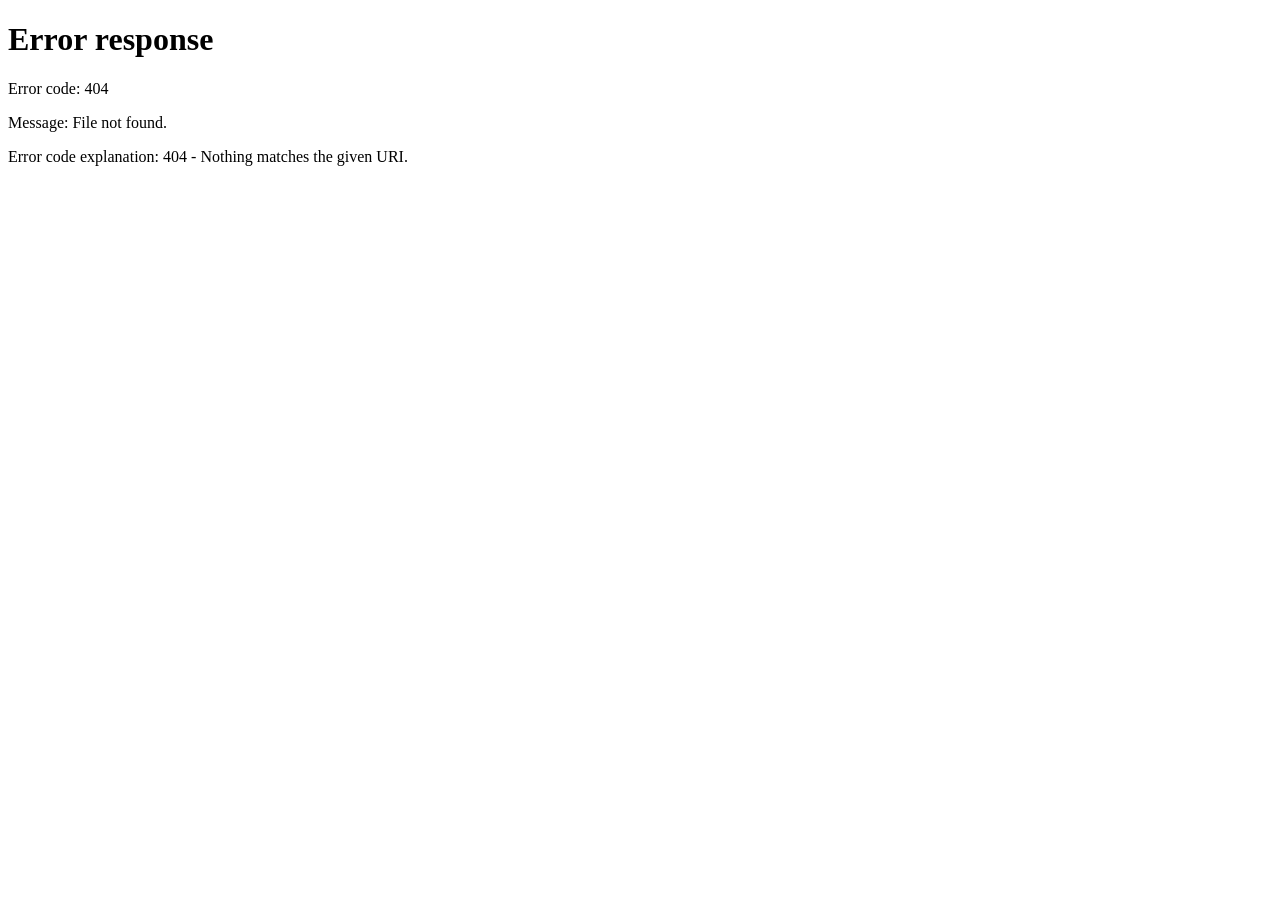
==== index.html @ 69d29a69 "Add files via upload" ====
<!doctype html>
<html lang="da">
<head>
  <meta charset="utf-8">
  <meta name="viewport" content="width=device-width, initial-scale=1">
  <title>Åbner NEXT Fitnessquiz…</title>
  <meta http-equiv="refresh" content="0; url=NEXTFitnessQuiz/wwwroot/index.html">
  <style>
    body { margin: 0; min-height: 100vh; display: grid; place-items: center; background: #071326; color: #fff; font: 18px Arial, sans-serif; }
    a { color: #bfe8e3; }
  </style>
</head>
<body>
  <p>Åbner quizzen… <a href="NEXTFitnessQuiz/wwwroot/index.html">Klik her, hvis siden ikke åbner automatisk.</a></p>
  <script>window.location.replace("NEXTFitnessQuiz/wwwroot/index.html");</script>
</body>
</html>
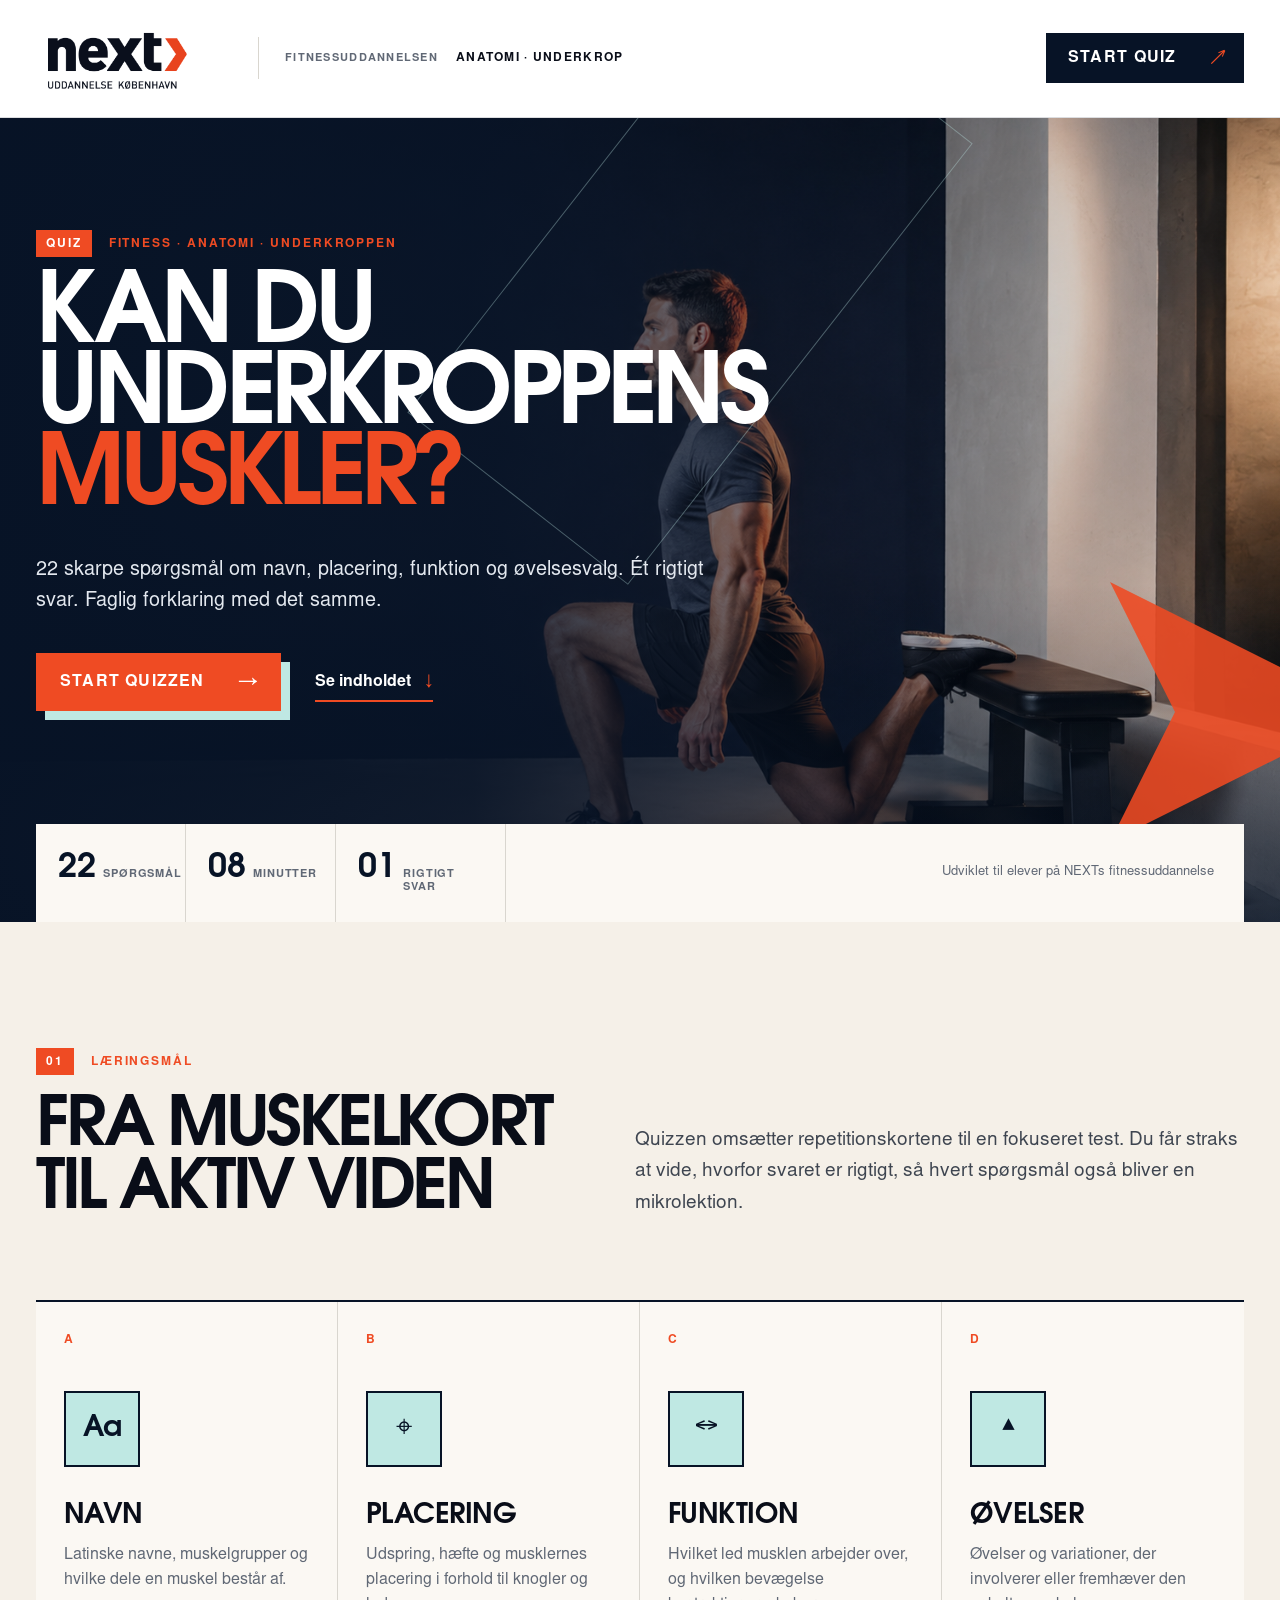
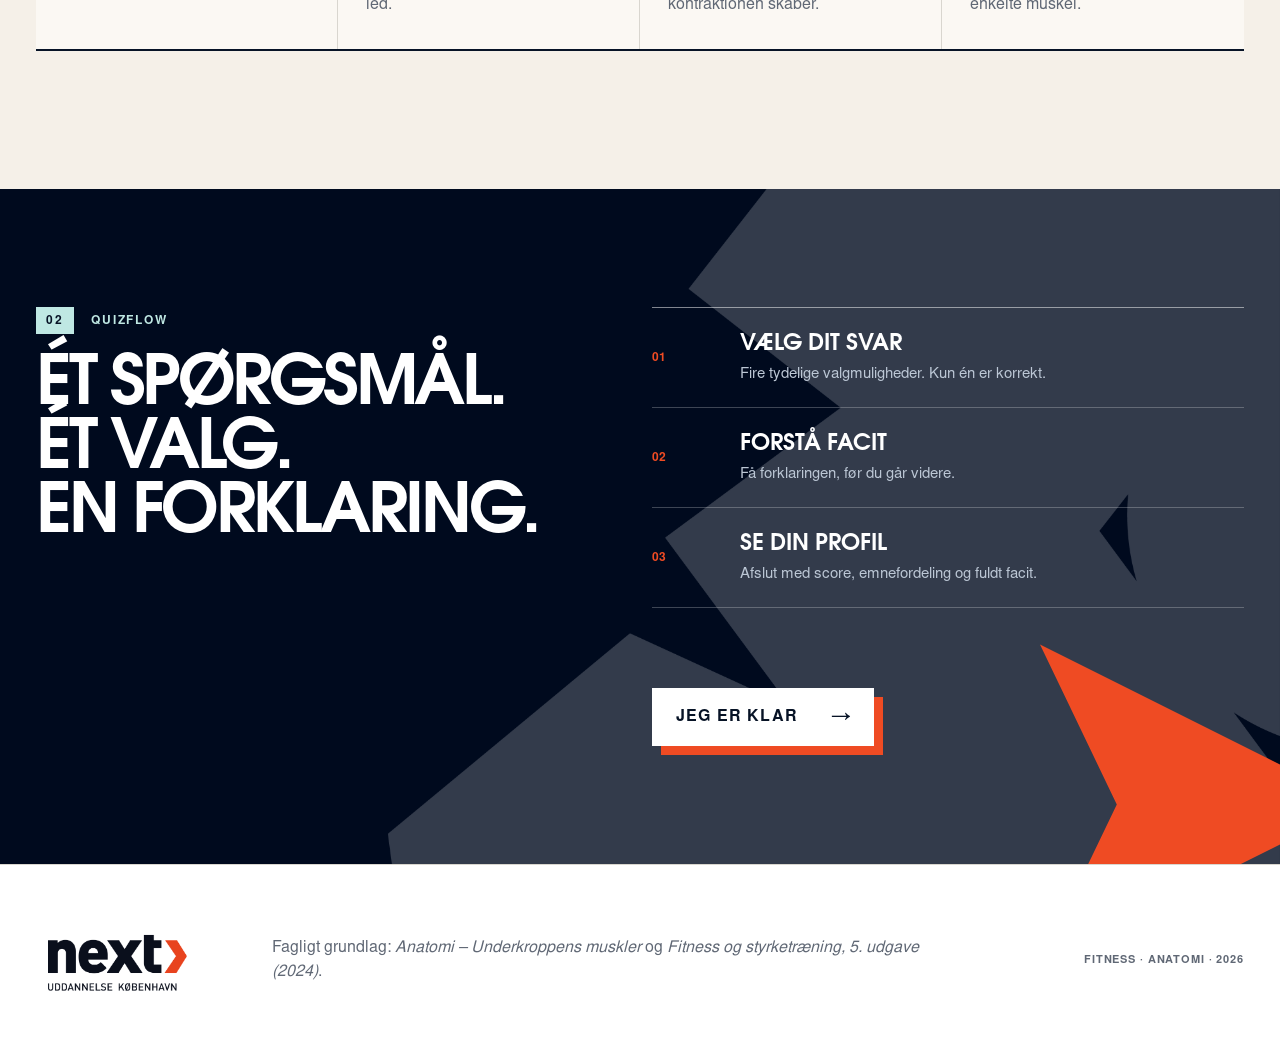
==== commit 2ae280a4: "Add files via upload" ====
--- a/index.html
+++ b/index.html
@@ -3,15 +3,200 @@
 <head>
   <meta charset="utf-8">
   <meta name="viewport" content="width=device-width, initial-scale=1">
-  <title>Åbner NEXT Fitnessquiz…</title>
-  <meta http-equiv="refresh" content="0; url=NEXTFitnessQuiz/wwwroot/index.html">
-  <style>
-    body { margin: 0; min-height: 100vh; display: grid; place-items: center; background: #071326; color: #fff; font: 18px Arial, sans-serif; }
-    a { color: #bfe8e3; }
-  </style>
+  <meta name="description" content="Interaktiv læringsquiz om underkroppens muskler for NEXTs fitnesselever.">
+  <meta name="theme-color" content="#08162c">
+  <title>NEXT Fitnessquiz · Underkroppens muskler</title>
+  <link rel="stylesheet" href="css/site.css">
+  <script src="data/questions.js" defer></script>
+  <script src="js/quiz.js" defer></script>
 </head>
 <body>
-  <p>Åbner quizzen… <a href="NEXTFitnessQuiz/wwwroot/index.html">Klik her, hvis siden ikke åbner automatisk.</a></p>
-  <script>window.location.replace("NEXTFitnessQuiz/wwwroot/index.html");</script>
+  <a class="skip-link" href="#main-content">Gå til indhold</a>
+
+  <header class="masthead">
+    <a class="brand" href="#" data-home aria-label="Gå til quizforsiden">
+      <img src="assets/images/next-logo.png" alt="NEXT Uddannelse København">
+    </a>
+    <div class="masthead-meta" aria-label="Modul">
+      <span>Fitnessuddannelsen</span>
+      <strong>Anatomi · Underkrop</strong>
+    </div>
+    <button class="header-cta" type="button" data-start>
+      Start quiz
+      <span aria-hidden="true">↗</span>
+    </button>
+  </header>
+
+  <main id="main-content">
+    <div id="intro-screen" class="screen">
+      <section class="hero" aria-labelledby="hero-title">
+        <img class="hero-photo" src="assets/images/hero-fitness.png" alt="Atlet udfører en kontrolleret Bulgarian split squat">
+        <div class="hero-overlay" aria-hidden="true"></div>
+        <div class="hero-shape hero-shape-one" aria-hidden="true"></div>
+        <div class="hero-shape hero-shape-two" aria-hidden="true"></div>
+
+        <div class="hero-content page-width">
+          <p class="overline"><span>Quiz</span> Fitness · Anatomi · Underkroppen</p>
+          <h1 id="hero-title">Kan du<br>underkroppens<br><em>muskler?</em></h1>
+          <p class="hero-lead">22 skarpe spørgsmål om navn, placering, funktion og øvelsesvalg. Ét rigtigt svar. Faglig forklaring med det samme.</p>
+          <div class="hero-actions">
+            <button class="button button-primary" type="button" data-start>
+              Start quizzen
+              <span aria-hidden="true">→</span>
+            </button>
+            <a class="text-link" href="#quiz-overview">Se indholdet <span aria-hidden="true">↓</span></a>
+          </div>
+        </div>
+
+        <div class="hero-stats page-width" aria-label="Information om quizzen">
+          <div><strong>22</strong><span>spørgsmål</span></div>
+          <div><strong>08</strong><span>minutter</span></div>
+          <div><strong>01</strong><span>rigtigt svar</span></div>
+          <p>Udviklet til elever på NEXTs fitnessuddannelse</p>
+        </div>
+      </section>
+
+      <section id="quiz-overview" class="overview page-width" aria-labelledby="overview-title">
+        <div class="section-intro">
+          <p class="overline"><span>01</span> Læringsmål</p>
+          <h2 id="overview-title">Fra muskelkort<br>til aktiv viden</h2>
+          <p>Quizzen omsætter repetitionskortene til en fokuseret test. Du får straks at vide, hvorfor svaret er rigtigt, så hvert spørgsmål også bliver en mikrolektion.</p>
+        </div>
+
+        <div class="topic-grid">
+          <article>
+            <span class="topic-index">A</span>
+            <div class="topic-icon" aria-hidden="true">Aa</div>
+            <h3>Navn</h3>
+            <p>Latinske navne, muskelgrupper og hvilke dele en muskel består af.</p>
+          </article>
+          <article>
+            <span class="topic-index">B</span>
+            <div class="topic-icon" aria-hidden="true">⌖</div>
+            <h3>Placering</h3>
+            <p>Udspring, hæfte og musklernes placering i forhold til knogler og led.</p>
+          </article>
+          <article>
+            <span class="topic-index">C</span>
+            <div class="topic-icon" aria-hidden="true">↔</div>
+            <h3>Funktion</h3>
+            <p>Hvilket led musklen arbejder over, og hvilken bevægelse kontraktionen skaber.</p>
+          </article>
+          <article>
+            <span class="topic-index">D</span>
+            <div class="topic-icon" aria-hidden="true">▲</div>
+            <h3>Øvelser</h3>
+            <p>Øvelser og variationer, der involverer eller fremhæver den enkelte muskel.</p>
+          </article>
+        </div>
+      </section>
+
+      <section class="process">
+        <div class="page-width process-grid">
+          <div class="process-copy">
+            <p class="overline overline-light"><span>02</span> Quizflow</p>
+            <h2>Ét spørgsmål.<br>Ét valg.<br>En forklaring.</h2>
+          </div>
+          <ol class="process-list">
+            <li><b>01</b><span><strong>Vælg dit svar</strong><small>Fire tydelige valgmuligheder. Kun én er korrekt.</small></span></li>
+            <li><b>02</b><span><strong>Forstå facit</strong><small>Få forklaringen, før du går videre.</small></span></li>
+            <li><b>03</b><span><strong>Se din profil</strong><small>Afslut med score, emnefordeling og fuldt facit.</small></span></li>
+          </ol>
+          <button class="button button-light" type="button" data-start>Jeg er klar <span aria-hidden="true">→</span></button>
+        </div>
+      </section>
+    </div>
+
+    <section id="quiz-screen" class="screen quiz-shell" hidden aria-labelledby="question-title">
+      <div class="quiz-topbar">
+        <div class="page-width quiz-topbar-inner">
+          <div>
+            <span id="question-counter">Spørgsmål 01 / 22</span>
+            <strong id="question-category">Navn</strong>
+          </div>
+          <div class="progress-track" role="progressbar" aria-label="Quizfremdrift" aria-valuemin="0" aria-valuemax="22" aria-valuenow="1">
+            <span id="progress-bar"></span>
+          </div>
+          <button class="quiet-button" type="button" data-home>Afslut</button>
+        </div>
+      </div>
+
+      <div class="page-width quiz-layout">
+        <aside class="quiz-rail" aria-label="Quizindhold">
+          <p class="rail-kicker">Du testes i</p>
+          <ul id="category-list"></ul>
+          <div class="rail-note">
+            <span aria-hidden="true">i</span>
+            <p>Vælg ét svar. Facit kan ikke ændres, når du har svaret.</p>
+          </div>
+        </aside>
+
+        <article class="question-panel">
+          <p id="muscle-name" class="overline"><span id="question-number">01</span> M. iliopsoas</p>
+          <h1 id="question-title" tabindex="-1"></h1>
+          <div id="answer-list" class="answer-list" role="radiogroup" aria-label="Svarmuligheder"></div>
+          <div id="question-action" class="question-action">
+            <p id="selection-hint">Vælg en svarmulighed for at fortsætte.</p>
+            <button id="submit-answer" class="button button-primary" type="button" disabled>Bekræft svar <span aria-hidden="true">→</span></button>
+          </div>
+
+          <div id="feedback-panel" class="feedback-panel" hidden aria-live="polite">
+            <div id="feedback-symbol" class="feedback-symbol" aria-hidden="true"></div>
+            <div class="feedback-copy">
+              <p id="feedback-kicker"></p>
+              <h2 id="feedback-title"></h2>
+              <p id="feedback-explanation"></p>
+            </div>
+            <button id="next-question" class="button button-dark" type="button">Næste spørgsmål <span aria-hidden="true">→</span></button>
+          </div>
+        </article>
+      </div>
+    </section>
+
+    <section id="result-screen" class="screen result-shell" hidden aria-labelledby="result-title">
+      <div class="result-hero">
+        <div class="page-width result-hero-grid">
+          <div>
+            <p class="overline overline-light"><span>Resultat</span> Din evaluering</p>
+            <h1 id="result-title"></h1>
+            <p id="result-summary"></p>
+            <button class="button button-light" type="button" data-start>Tag quizzen igen <span aria-hidden="true">↻</span></button>
+          </div>
+          <div class="score-card" aria-label="Samlet score">
+            <span>Din score</span>
+            <strong id="result-score">0</strong>
+            <b>af 22</b>
+            <small id="result-percentage">0% rigtige</small>
+          </div>
+        </div>
+      </div>
+
+      <div class="page-width result-content">
+        <section aria-labelledby="profile-title">
+          <div class="result-heading">
+            <p class="overline"><span>01</span> Faglig profil</p>
+            <h2 id="profile-title">Sådan klarede du emnerne</h2>
+          </div>
+          <div id="category-breakdown" class="category-breakdown"></div>
+        </section>
+
+        <section class="review-section" aria-labelledby="review-title">
+          <div class="result-heading">
+            <p class="overline"><span>02</span> Facit</p>
+            <h2 id="review-title">Gennemgå alle spørgsmål</h2>
+          </div>
+          <div id="answer-review" class="answer-review"></div>
+        </section>
+      </div>
+    </section>
+  </main>
+
+  <footer class="site-footer">
+    <div class="page-width footer-grid">
+      <img src="assets/images/next-logo.png" alt="NEXT Uddannelse København">
+      <p>Fagligt grundlag: <em>Anatomi – Underkroppens muskler</em> og <em>Fitness og styrketræning, 5. udgave (2024)</em>.</p>
+      <span>Fitness · Anatomi · 2026</span>
+    </div>
+  </footer>
 </body>
 </html>
--- a/css/site.css
+++ b/css/site.css
@@ -0,0 +1,1592 @@
+@font-face {
+  font-family: "Next Display";
+  src: url("../assets/fonts/URWGothic-Demi.otf") format("opentype");
+  font-display: swap;
+  font-weight: 700;
+}
+
+@font-face {
+  font-family: "Next Sans";
+  src: url("../assets/fonts/NimbusSans-Regular.otf") format("opentype");
+  font-display: swap;
+  font-weight: 400;
+}
+
+@font-face {
+  font-family: "Next Sans";
+  src: url("../assets/fonts/NimbusSans-Bold.otf") format("opentype");
+  font-display: swap;
+  font-weight: 700;
+}
+
+:root {
+  --navy-950: #071326;
+  --navy-900: #0b1b35;
+  --navy-800: #142b4e;
+  --orange-500: #ef4b23;
+  --orange-600: #d93d16;
+  --cream-100: #f5f0e8;
+  --cream-50: #fbf8f3;
+  --white: #ffffff;
+  --mint-300: #bfe8e3;
+  --ink: #090d18;
+  --muted: #606875;
+  --line: #d9d6cf;
+  --success: #087a5b;
+  --success-bg: #e4f4ed;
+  --danger: #b72d32;
+  --danger-bg: #f8e7e7;
+  --page: 1280px;
+  --shadow-lg: 0 28px 80px rgb(7 19 38 / 15%);
+}
+
+*,
+*::before,
+*::after {
+  box-sizing: border-box;
+}
+
+[hidden] {
+  display: none !important;
+}
+
+html {
+  scroll-behavior: smooth;
+}
+
+body {
+  min-width: 320px;
+  margin: 0;
+  overflow-x: hidden;
+  background: var(--cream-100);
+  color: var(--ink);
+  font-family: "Next Sans", Arial, sans-serif;
+  -webkit-font-smoothing: antialiased;
+}
+
+button,
+input,
+textarea,
+select {
+  font: inherit;
+}
+
+button,
+a {
+  -webkit-tap-highlight-color: transparent;
+}
+
+button:focus-visible,
+a:focus-visible,
+summary:focus-visible,
+h1:focus-visible {
+  outline: 4px solid #4d9cf5;
+  outline-offset: 4px;
+}
+
+.skip-link {
+  position: fixed;
+  z-index: 1000;
+  top: 12px;
+  left: 12px;
+  padding: 12px 16px;
+  transform: translateY(-150%);
+  background: var(--white);
+  color: var(--navy-950);
+  font-weight: 700;
+}
+
+.skip-link:focus {
+  transform: translateY(0);
+}
+
+.page-width {
+  width: min(var(--page), calc(100% - 72px));
+  margin-inline: auto;
+}
+
+.screen[hidden] {
+  display: none !important;
+}
+
+.masthead {
+  position: relative;
+  z-index: 20;
+  min-height: 96px;
+  display: grid;
+  grid-template-columns: 190px 1fr auto;
+  align-items: center;
+  gap: 32px;
+  padding: 14px max(36px, calc((100vw - var(--page)) / 2));
+  background: var(--white);
+  border-bottom: 1px solid rgb(7 19 38 / 14%);
+}
+
+.brand {
+  display: inline-flex;
+  width: fit-content;
+}
+
+.brand img {
+  width: 158px;
+  height: auto;
+  display: block;
+}
+
+.masthead-meta {
+  min-height: 42px;
+  display: flex;
+  align-items: center;
+  gap: 18px;
+  border-left: 1px solid var(--line);
+  padding-left: 26px;
+  text-transform: uppercase;
+  letter-spacing: .08em;
+}
+
+.masthead-meta span {
+  color: var(--muted);
+  font-size: 11px;
+  font-weight: 700;
+}
+
+.masthead-meta strong {
+  font-size: 12px;
+}
+
+.header-cta,
+.quiet-button {
+  border: 0;
+  cursor: pointer;
+  text-transform: uppercase;
+  font-weight: 700;
+  letter-spacing: .08em;
+}
+
+.header-cta {
+  min-height: 50px;
+  display: inline-flex;
+  align-items: center;
+  gap: 34px;
+  padding: 0 18px 0 22px;
+  background: var(--navy-950);
+  color: var(--white);
+}
+
+.header-cta span {
+  color: var(--orange-500);
+  font-size: 20px;
+}
+
+.hero {
+  position: relative;
+  min-height: 760px;
+  height: calc(100vh - 96px);
+  max-height: 980px;
+  overflow: hidden;
+  display: grid;
+  align-items: center;
+  background: var(--navy-950);
+  color: var(--white);
+}
+
+.hero-photo,
+.hero-overlay {
+  position: absolute;
+  inset: 0;
+  width: 100%;
+  height: 100%;
+}
+
+.hero-photo {
+  object-fit: cover;
+  object-position: center;
+}
+
+.hero-overlay {
+  background:
+    linear-gradient(90deg, rgb(7 19 38 / 98%) 0%, rgb(7 19 38 / 88%) 37%, rgb(7 19 38 / 30%) 67%, rgb(7 19 38 / 6%) 100%),
+    linear-gradient(0deg, rgb(7 19 38 / 75%) 0%, transparent 42%);
+}
+
+.hero-shape {
+  position: absolute;
+  pointer-events: none;
+}
+
+.hero-shape-one {
+  top: -120px;
+  left: 43%;
+  width: 280px;
+  height: 560px;
+  transform: rotate(38deg);
+  border: 1px solid rgb(191 232 227 / 34%);
+}
+
+.hero-shape-two {
+  right: -90px;
+  bottom: 80px;
+  width: 260px;
+  height: 260px;
+  background: var(--orange-500);
+  clip-path: polygon(0 0, 100% 50%, 0 100%, 25% 50%);
+  opacity: .88;
+}
+
+.hero-content {
+  position: relative;
+  z-index: 2;
+  padding-bottom: 98px;
+}
+
+.overline {
+  margin: 0 0 22px;
+  color: var(--orange-500);
+  font-size: 12px;
+  font-weight: 700;
+  letter-spacing: .16em;
+  text-transform: uppercase;
+}
+
+.overline span {
+  display: inline-block;
+  margin-right: 12px;
+  padding: 7px 10px 6px;
+  background: var(--orange-500);
+  color: var(--white);
+}
+
+.overline-light {
+  color: var(--mint-300);
+}
+
+.overline-light span {
+  background: var(--mint-300);
+  color: var(--navy-950);
+}
+
+.hero h1,
+.process h2,
+.result-hero h1 {
+  margin: 0;
+  font-family: "Next Display", "Arial Black", sans-serif;
+  font-weight: 700;
+  text-transform: uppercase;
+}
+
+.hero h1 {
+  max-width: 900px;
+  font-size: clamp(64px, 7.7vw, 124px);
+  line-height: .82;
+  letter-spacing: -.055em;
+}
+
+.hero h1 em {
+  color: var(--orange-500);
+  font-style: normal;
+}
+
+.hero-lead {
+  max-width: 670px;
+  margin: 34px 0 0;
+  color: #e4e9f0;
+  font-size: clamp(18px, 1.55vw, 23px);
+  line-height: 1.55;
+}
+
+.hero-actions {
+  margin-top: 36px;
+  display: flex;
+  align-items: center;
+  gap: 34px;
+}
+
+.button {
+  min-height: 58px;
+  min-width: 220px;
+  border: 0;
+  display: inline-flex;
+  align-items: center;
+  justify-content: space-between;
+  gap: 32px;
+  padding: 16px 21px 15px 24px;
+  cursor: pointer;
+  color: var(--white);
+  font-weight: 700;
+  letter-spacing: .075em;
+  text-transform: uppercase;
+  transition: transform .18s ease, background .18s ease, box-shadow .18s ease;
+}
+
+.button span {
+  font-size: 22px;
+  line-height: 1;
+}
+
+.button:hover:not(:disabled) {
+  transform: translate(4px, 4px);
+}
+
+.button-primary {
+  background: var(--orange-500);
+  box-shadow: 9px 9px 0 var(--mint-300);
+}
+
+.button-primary:hover:not(:disabled) {
+  background: var(--orange-600);
+  box-shadow: 5px 5px 0 var(--mint-300);
+}
+
+.button-dark {
+  background: var(--navy-950);
+}
+
+.button-dark:hover:not(:disabled) {
+  background: var(--navy-800);
+}
+
+.button-light {
+  background: var(--white);
+  color: var(--navy-950);
+  box-shadow: 9px 9px 0 var(--orange-500);
+}
+
+.button-light:hover:not(:disabled) {
+  box-shadow: 5px 5px 0 var(--orange-500);
+}
+
+.button:disabled {
+  cursor: not-allowed;
+  opacity: .48;
+  box-shadow: none;
+}
+
+.text-link {
+  padding: 10px 0 8px;
+  color: var(--white);
+  border-bottom: 2px solid var(--orange-500);
+  font-weight: 700;
+  text-decoration: none;
+}
+
+.text-link span {
+  margin-left: 10px;
+  color: var(--orange-500);
+}
+
+.hero-stats {
+  position: absolute;
+  z-index: 3;
+  right: 0;
+  bottom: 0;
+  left: 0;
+  min-height: 98px;
+  display: grid;
+  grid-template-columns: 150px 150px 170px 1fr;
+  align-items: stretch;
+  background: var(--cream-50);
+  color: var(--navy-950);
+}
+
+.hero-stats > div {
+  display: flex;
+  align-items: baseline;
+  gap: 7px;
+  padding: 25px 22px;
+  border-right: 1px solid var(--line);
+}
+
+.hero-stats strong {
+  font-family: "Next Display", sans-serif;
+  font-size: 34px;
+}
+
+.hero-stats span {
+  color: var(--muted);
+  font-size: 11px;
+  font-weight: 700;
+  letter-spacing: .08em;
+  text-transform: uppercase;
+}
+
+.hero-stats p {
+  margin: 0;
+  align-self: center;
+  justify-self: end;
+  padding: 25px 30px;
+  color: var(--muted);
+  font-size: 13px;
+}
+
+.overview {
+  padding-block: 126px 138px;
+}
+
+.section-intro {
+  display: grid;
+  grid-template-columns: minmax(360px, .92fr) 1.08fr;
+  column-gap: 80px;
+  align-items: end;
+}
+
+.section-intro .overline {
+  grid-column: 1 / -1;
+}
+
+.section-intro h2,
+.result-heading h2 {
+  margin: 0;
+  font-family: "Next Display", sans-serif;
+  font-size: clamp(46px, 5.4vw, 82px);
+  line-height: .92;
+  letter-spacing: -.05em;
+  text-transform: uppercase;
+}
+
+.section-intro > p:last-child {
+  max-width: 610px;
+  margin: 0;
+  padding-bottom: 5px;
+  color: #3e4550;
+  font-size: 19px;
+  line-height: 1.65;
+}
+
+.topic-grid {
+  margin-top: 76px;
+  display: grid;
+  grid-template-columns: repeat(4, 1fr);
+  border-top: 2px solid var(--navy-950);
+  border-bottom: 2px solid var(--navy-950);
+}
+
+.topic-grid article {
+  position: relative;
+  min-height: 330px;
+  padding: 28px 28px 32px;
+  border-right: 1px solid var(--line);
+  background: var(--cream-50);
+  transition: background .2s ease, color .2s ease, transform .2s ease;
+}
+
+.topic-grid article:last-child {
+  border-right: 0;
+}
+
+.topic-grid article:hover {
+  z-index: 2;
+  transform: translateY(-8px);
+  background: var(--navy-950);
+  color: var(--white);
+}
+
+.topic-index {
+  color: var(--orange-500);
+  font-size: 12px;
+  font-weight: 700;
+}
+
+.topic-icon {
+  width: 76px;
+  height: 76px;
+  margin-top: 42px;
+  display: grid;
+  place-items: center;
+  border: 2px solid var(--navy-950);
+  background: var(--mint-300);
+  color: var(--navy-950);
+  font-family: "Next Display", sans-serif;
+  font-size: 29px;
+}
+
+.topic-grid h3 {
+  margin: 32px 0 10px;
+  font-family: "Next Display", sans-serif;
+  font-size: 28px;
+  letter-spacing: -.02em;
+  text-transform: uppercase;
+}
+
+.topic-grid p {
+  margin: 0;
+  color: var(--muted);
+  line-height: 1.55;
+}
+
+.topic-grid article:hover p {
+  color: #d9e0e9;
+}
+
+.process {
+  position: relative;
+  overflow: hidden;
+  padding-block: 118px;
+  background: var(--navy-950) url("../assets/images/next-pattern-dark.png") center / cover;
+  color: var(--white);
+}
+
+.process::after {
+  content: "";
+  position: absolute;
+  right: -80px;
+  bottom: -100px;
+  width: 320px;
+  height: 320px;
+  background: var(--orange-500);
+  clip-path: polygon(0 0, 100% 50%, 0 100%, 24% 50%);
+}
+
+.process-grid {
+  position: relative;
+  z-index: 1;
+  display: grid;
+  grid-template-columns: .95fr 1.05fr;
+  gap: 80px;
+}
+
+.process h2 {
+  font-size: clamp(50px, 5.4vw, 82px);
+  line-height: .92;
+  letter-spacing: -.05em;
+}
+
+.process-list {
+  margin: 0;
+  padding: 0;
+  list-style: none;
+  border-top: 1px solid rgb(255 255 255 / 50%);
+}
+
+.process-list li {
+  min-height: 100px;
+  display: grid;
+  grid-template-columns: 70px 1fr;
+  align-items: center;
+  gap: 18px;
+  border-bottom: 1px solid rgb(255 255 255 / 24%);
+}
+
+.process-list li > b {
+  color: var(--orange-500);
+  font-size: 12px;
+}
+
+.process-list li span {
+  display: grid;
+  gap: 7px;
+}
+
+.process-list strong {
+  font-family: "Next Display", sans-serif;
+  font-size: 23px;
+  text-transform: uppercase;
+}
+
+.process-list small {
+  color: #bcc7d5;
+  font-size: 15px;
+}
+
+.process .button {
+  grid-column: 2;
+  justify-self: start;
+}
+
+.quiz-shell {
+  min-height: calc(100vh - 96px);
+  padding-bottom: 100px;
+  background:
+    linear-gradient(120deg, transparent 0 75%, rgb(7 19 38 / 5%) 75% 100%),
+    var(--cream-100);
+}
+
+.quiz-topbar {
+  background: var(--navy-950);
+  color: var(--white);
+}
+
+.quiz-topbar-inner {
+  min-height: 78px;
+  display: grid;
+  grid-template-columns: 230px 1fr auto;
+  align-items: center;
+  gap: 30px;
+}
+
+.quiz-topbar-inner > div:first-child {
+  display: flex;
+  align-items: center;
+  gap: 18px;
+}
+
+#question-counter,
+#question-category {
+  font-size: 11px;
+  letter-spacing: .1em;
+  text-transform: uppercase;
+}
+
+#question-category {
+  padding-left: 18px;
+  border-left: 1px solid rgb(255 255 255 / 34%);
+  color: var(--mint-300);
+}
+
+.progress-track {
+  height: 7px;
+  overflow: hidden;
+  background: rgb(255 255 255 / 16%);
+}
+
+.progress-track span {
+  display: block;
+  width: 0;
+  height: 100%;
+  background: var(--orange-500);
+  transition: width .28s ease;
+}
+
+.quiet-button {
+  padding: 12px 0 10px;
+  background: transparent;
+  color: var(--white);
+  border-bottom: 2px solid var(--orange-500);
+  font-size: 11px;
+}
+
+.quiz-layout {
+  display: grid;
+  grid-template-columns: 220px minmax(0, 1fr);
+  gap: 54px;
+  padding-top: 68px;
+}
+
+.quiz-rail {
+  padding-top: 8px;
+}
+
+.rail-kicker {
+  margin: 0 0 22px;
+  color: var(--muted);
+  font-size: 11px;
+  font-weight: 700;
+  letter-spacing: .12em;
+  text-transform: uppercase;
+}
+
+.quiz-rail ul {
+  margin: 0;
+  padding: 0;
+  list-style: none;
+  border-top: 2px solid var(--navy-950);
+}
+
+.quiz-rail li {
+  min-height: 52px;
+  display: flex;
+  align-items: center;
+  justify-content: space-between;
+  gap: 10px;
+  border-bottom: 1px solid var(--line);
+  color: var(--muted);
+  font-size: 13px;
+  font-weight: 700;
+  text-transform: uppercase;
+}
+
+.quiz-rail li.active {
+  color: var(--navy-950);
+}
+
+.quiz-rail li.active::before {
+  content: "";
+  width: 10px;
+  height: 10px;
+  margin-right: 2px;
+  background: var(--orange-500);
+}
+
+.quiz-rail li span {
+  margin-left: auto;
+  color: var(--orange-500);
+}
+
+.rail-note {
+  margin-top: 38px;
+  display: grid;
+  grid-template-columns: 28px 1fr;
+  gap: 11px;
+  align-items: start;
+}
+
+.rail-note > span {
+  width: 26px;
+  height: 26px;
+  display: grid;
+  place-items: center;
+  border-radius: 50%;
+  background: var(--navy-950);
+  color: var(--white);
+  font-family: serif;
+  font-weight: 700;
+}
+
+.rail-note p {
+  margin: 2px 0 0;
+  color: var(--muted);
+  font-size: 13px;
+  line-height: 1.5;
+}
+
+.question-panel {
+  min-height: 640px;
+  padding: clamp(42px, 5.2vw, 72px);
+  background: var(--white);
+  border-top: 10px solid var(--navy-950);
+  box-shadow: var(--shadow-lg);
+}
+
+.question-panel > h1 {
+  max-width: 910px;
+  margin: 0 0 42px;
+  font-family: "Next Display", sans-serif;
+  font-size: clamp(38px, 4vw, 62px);
+  line-height: 1.02;
+  letter-spacing: -.045em;
+}
+
+.answer-list {
+  display: grid;
+  gap: 13px;
+}
+
+.answer-option {
+  width: 100%;
+  min-height: 72px;
+  display: grid;
+  grid-template-columns: 50px minmax(0, 1fr) 38px;
+  align-items: center;
+  gap: 17px;
+  padding: 10px 16px 10px 10px;
+  border: 2px solid #d6d8dc;
+  background: var(--white);
+  color: var(--ink);
+  cursor: pointer;
+  text-align: left;
+  font-size: 17px;
+  line-height: 1.35;
+  transition: border-color .15s ease, background .15s ease, transform .15s ease;
+}
+
+.answer-option:hover:not(:disabled) {
+  transform: translateX(5px);
+  border-color: var(--navy-950);
+}
+
+.answer-option:disabled {
+  cursor: default;
+  opacity: 1;
+}
+
+.answer-letter {
+  width: 48px;
+  height: 48px;
+  display: grid;
+  place-items: center;
+  background: var(--cream-100);
+  font-family: "Next Display", sans-serif;
+  font-size: 16px;
+}
+
+.answer-state {
+  text-align: center;
+  font-size: 27px;
+  font-weight: 700;
+}
+
+.answer-option.selected {
+  border-color: var(--navy-950);
+  background: #edf2f8;
+}
+
+.answer-option.selected .answer-letter {
+  background: var(--navy-950);
+  color: var(--white);
+}
+
+.answer-option.correct {
+  border-color: var(--success);
+  background: var(--success-bg);
+}
+
+.answer-option.correct .answer-letter {
+  background: var(--success);
+  color: var(--white);
+}
+
+.answer-option.wrong {
+  border-color: var(--danger);
+  background: var(--danger-bg);
+}
+
+.answer-option.wrong .answer-letter {
+  background: var(--danger);
+  color: var(--white);
+}
+
+.question-action {
+  margin-top: 30px;
+  display: flex;
+  align-items: center;
+  justify-content: space-between;
+  gap: 24px;
+}
+
+.question-action p {
+  margin: 0;
+  color: var(--muted);
+  font-size: 13px;
+}
+
+.feedback-panel {
+  margin-top: 30px;
+  padding: 24px;
+  display: grid;
+  grid-template-columns: 58px 1fr auto;
+  align-items: center;
+  gap: 20px;
+  border-left: 8px solid;
+}
+
+.feedback-panel.is-correct {
+  border-color: var(--success);
+  background: var(--success-bg);
+}
+
+.feedback-panel.is-wrong {
+  border-color: var(--danger);
+  background: var(--danger-bg);
+}
+
+.feedback-symbol {
+  width: 54px;
+  height: 54px;
+  display: grid;
+  place-items: center;
+  border-radius: 50%;
+  color: var(--white);
+  font-size: 28px;
+  font-weight: 700;
+}
+
+.is-correct .feedback-symbol {
+  background: var(--success);
+}
+
+.is-wrong .feedback-symbol {
+  background: var(--danger);
+}
+
+.feedback-copy > p:first-child {
+  margin: 0 0 4px;
+  color: var(--muted);
+  font-size: 10px;
+  font-weight: 700;
+  letter-spacing: .12em;
+  text-transform: uppercase;
+}
+
+.feedback-copy h2 {
+  margin: 0 0 7px;
+  font-family: "Next Display", sans-serif;
+  font-size: 27px;
+  text-transform: uppercase;
+}
+
+.feedback-copy > p:last-child {
+  max-width: 610px;
+  margin: 0;
+  color: #3f4650;
+  line-height: 1.55;
+}
+
+.feedback-panel .button {
+  min-width: 205px;
+  box-shadow: none;
+}
+
+.result-shell {
+  background: var(--cream-100);
+}
+
+.result-hero {
+  position: relative;
+  overflow: hidden;
+  padding-block: 92px;
+  background: var(--navy-950) url("../assets/images/next-pattern-dark.png") center / cover;
+  color: var(--white);
+}
+
+.result-hero::after {
+  content: "";
+  position: absolute;
+  right: -80px;
+  bottom: -40px;
+  width: 360px;
+  height: 360px;
+  background: var(--orange-500);
+  clip-path: polygon(0 0, 100% 50%, 0 100%, 24% 50%);
+}
+
+.result-hero-grid {
+  position: relative;
+  z-index: 1;
+  display: grid;
+  grid-template-columns: minmax(0, 1fr) 340px;
+  align-items: center;
+  gap: 76px;
+}
+
+.result-hero h1 {
+  max-width: 800px;
+  font-size: clamp(58px, 7vw, 102px);
+  line-height: .86;
+  letter-spacing: -.055em;
+}
+
+.result-hero-grid > div:first-child > p:not(.overline) {
+  max-width: 680px;
+  margin: 30px 0 35px;
+  color: #dce4ee;
+  font-size: 19px;
+  line-height: 1.6;
+}
+
+.score-card {
+  aspect-ratio: 1;
+  display: flex;
+  flex-direction: column;
+  align-items: center;
+  justify-content: center;
+  border: 10px solid var(--mint-300);
+  border-radius: 50%;
+  background: rgb(7 19 38 / 72%);
+}
+
+.score-card > span {
+  margin-bottom: 9px;
+  color: var(--mint-300);
+  font-size: 11px;
+  font-weight: 700;
+  letter-spacing: .14em;
+  text-transform: uppercase;
+}
+
+.score-card strong {
+  color: var(--orange-500);
+  font-family: "Next Display", sans-serif;
+  font-size: 112px;
+  line-height: .78;
+}
+
+.score-card b {
+  margin-top: 13px;
+  font-size: 23px;
+  text-transform: uppercase;
+}
+
+.score-card small {
+  margin-top: 12px;
+  color: var(--mint-300);
+  font-size: 13px;
+  font-weight: 700;
+}
+
+.result-content {
+  padding-block: 112px 130px;
+}
+
+.result-heading {
+  display: grid;
+  grid-template-columns: 200px 1fr;
+  align-items: end;
+  gap: 30px;
+  margin-bottom: 42px;
+}
+
+.result-heading .overline {
+  margin: 0;
+}
+
+.result-heading h2 {
+  font-size: clamp(44px, 5vw, 72px);
+}
+
+.category-breakdown {
+  display: grid;
+  grid-template-columns: repeat(4, 1fr);
+  gap: 14px;
+}
+
+.category-card {
+  min-height: 170px;
+  padding: 24px;
+  background: var(--white);
+  border-top: 7px solid var(--navy-950);
+  box-shadow: 0 12px 35px rgb(7 19 38 / 7%);
+}
+
+.category-card header {
+  display: flex;
+  align-items: baseline;
+  justify-content: space-between;
+  gap: 12px;
+}
+
+.category-card h3 {
+  margin: 0;
+  font-family: "Next Display", sans-serif;
+  font-size: 22px;
+  text-transform: uppercase;
+}
+
+.category-card strong {
+  color: var(--orange-500);
+  font-size: 19px;
+}
+
+.category-track {
+  height: 8px;
+  margin-top: 28px;
+  overflow: hidden;
+  background: #e3e0da;
+}
+
+.category-track span {
+  display: block;
+  height: 100%;
+  background: var(--orange-500);
+}
+
+.category-card p {
+  margin: 14px 0 0;
+  color: var(--muted);
+  font-size: 13px;
+}
+
+.review-section {
+  margin-top: 108px;
+}
+
+.answer-review {
+  border-top: 2px solid var(--navy-950);
+}
+
+.answer-review details {
+  background: rgb(255 255 255 / 48%);
+  border-bottom: 1px solid #c6c6c1;
+}
+
+.answer-review summary {
+  min-height: 82px;
+  padding: 14px 18px;
+  display: grid;
+  grid-template-columns: 40px minmax(0, 1fr) 28px;
+  align-items: center;
+  gap: 17px;
+  cursor: pointer;
+  list-style: none;
+}
+
+.answer-review summary::-webkit-details-marker {
+  display: none;
+}
+
+.review-status {
+  width: 36px;
+  height: 36px;
+  display: grid;
+  place-items: center;
+  border-radius: 50%;
+  color: var(--white);
+  font-weight: 700;
+}
+
+.review-status.correct {
+  background: var(--success);
+}
+
+.review-status.wrong {
+  background: var(--danger);
+}
+
+.review-title small {
+  display: block;
+  margin-bottom: 4px;
+  color: var(--muted);
+  font-size: 10px;
+  font-weight: 700;
+  letter-spacing: .1em;
+  text-transform: uppercase;
+}
+
+.review-title strong {
+  line-height: 1.35;
+}
+
+.review-plus {
+  font-size: 28px;
+  transition: transform .18s ease;
+}
+
+.answer-review details[open] .review-plus {
+  transform: rotate(45deg);
+}
+
+.review-body {
+  padding: 0 72px 28px 75px;
+}
+
+.review-body p {
+  margin: 11px 0;
+  line-height: 1.55;
+}
+
+.review-body label {
+  display: block;
+  margin-bottom: 2px;
+  color: var(--orange-500);
+  font-size: 10px;
+  font-weight: 700;
+  letter-spacing: .1em;
+  text-transform: uppercase;
+}
+
+.review-explanation {
+  padding-top: 13px;
+  border-top: 1px solid var(--line);
+  color: #414852;
+}
+
+.site-footer {
+  background: var(--white);
+  border-top: 1px solid var(--line);
+}
+
+.footer-grid {
+  min-height: 190px;
+  display: grid;
+  grid-template-columns: 190px 1fr auto;
+  align-items: center;
+  gap: 46px;
+}
+
+.footer-grid img {
+  width: 158px;
+}
+
+.footer-grid p {
+  max-width: 680px;
+  margin: 0;
+  color: var(--muted);
+  line-height: 1.55;
+}
+
+.footer-grid > span {
+  color: var(--muted);
+  font-size: 11px;
+  font-weight: 700;
+  letter-spacing: .08em;
+  text-transform: uppercase;
+}
+
+@media (max-width: 1050px) {
+  .page-width {
+    width: min(var(--page), calc(100% - 44px));
+  }
+
+  .masthead {
+    padding-inline: 22px;
+  }
+
+  .hero h1 {
+    font-size: clamp(62px, 9.4vw, 100px);
+  }
+
+  .hero-overlay {
+    background:
+      linear-gradient(90deg, rgb(7 19 38 / 98%) 0%, rgb(7 19 38 / 85%) 50%, rgb(7 19 38 / 22%) 100%),
+      linear-gradient(0deg, rgb(7 19 38 / 80%) 0%, transparent 48%);
+  }
+
+  .section-intro {
+    grid-template-columns: 1fr;
+    gap: 34px;
+  }
+
+  .topic-grid {
+    grid-template-columns: 1fr 1fr;
+  }
+
+  .topic-grid article:nth-child(2) {
+    border-right: 0;
+  }
+
+  .topic-grid article:nth-child(-n+2) {
+    border-bottom: 1px solid var(--line);
+  }
+
+  .quiz-layout {
+    grid-template-columns: 170px minmax(0, 1fr);
+    gap: 30px;
+  }
+
+  .feedback-panel {
+    grid-template-columns: 54px 1fr;
+  }
+
+  .feedback-panel .button {
+    grid-column: 1 / -1;
+    justify-self: end;
+  }
+}
+
+@media (max-width: 800px) {
+  .masthead {
+    grid-template-columns: 150px 1fr auto;
+    min-height: 82px;
+  }
+
+  .brand img {
+    width: 132px;
+  }
+
+  .masthead-meta span {
+    display: none;
+  }
+
+  .masthead-meta {
+    padding-left: 18px;
+  }
+
+  .header-cta {
+    min-width: 48px;
+    padding: 0 15px;
+    gap: 0;
+    font-size: 0;
+  }
+
+  .header-cta span {
+    font-size: 23px;
+  }
+
+  .hero {
+    min-height: 800px;
+    height: calc(100vh - 82px);
+  }
+
+  .hero-photo {
+    object-position: 62% center;
+  }
+
+  .hero-content {
+    padding-bottom: 178px;
+  }
+
+  .hero h1 {
+    font-size: clamp(57px, 11vw, 86px);
+  }
+
+  .hero-lead {
+    max-width: 560px;
+  }
+
+  .hero-stats {
+    width: calc(100% - 44px);
+    grid-template-columns: repeat(3, 1fr);
+  }
+
+  .hero-stats p {
+    display: none;
+  }
+
+  .hero-stats > div {
+    justify-content: center;
+  }
+
+  .process-grid {
+    grid-template-columns: 1fr;
+    gap: 55px;
+  }
+
+  .process .button {
+    grid-column: 1;
+  }
+
+  .quiz-topbar-inner {
+    grid-template-columns: 1fr auto;
+  }
+
+  .progress-track {
+    grid-row: 2;
+    grid-column: 1 / -1;
+    width: 100%;
+    margin-bottom: 14px;
+  }
+
+  .quiz-layout {
+    grid-template-columns: 1fr;
+    padding-top: 34px;
+  }
+
+  .quiz-rail {
+    display: none;
+  }
+
+  .result-hero-grid {
+    grid-template-columns: 1fr;
+  }
+
+  .score-card {
+    width: min(330px, 100%);
+    justify-self: center;
+  }
+
+  .category-breakdown {
+    grid-template-columns: 1fr 1fr;
+  }
+
+  .result-heading {
+    grid-template-columns: 1fr;
+  }
+
+  .footer-grid {
+    grid-template-columns: 160px 1fr;
+  }
+
+  .footer-grid > span {
+    grid-column: 2;
+  }
+}
+
+@media (max-width: 560px) {
+  .page-width {
+    width: calc(100% - 28px);
+  }
+
+  .masthead {
+    grid-template-columns: 120px 1fr 46px;
+    gap: 12px;
+    min-height: 74px;
+    padding-inline: 14px;
+  }
+
+  .brand img {
+    width: 112px;
+  }
+
+  .masthead-meta {
+    min-height: 32px;
+    padding-left: 12px;
+  }
+
+  .masthead-meta strong {
+    font-size: 9px;
+  }
+
+  .header-cta {
+    min-height: 44px;
+    min-width: 44px;
+    padding-inline: 12px;
+  }
+
+  .hero {
+    min-height: 760px;
+    height: auto;
+  }
+
+  .hero-photo {
+    object-position: 67% center;
+  }
+
+  .hero-overlay {
+    background:
+      linear-gradient(90deg, rgb(7 19 38 / 97%) 0%, rgb(7 19 38 / 78%) 100%),
+      linear-gradient(0deg, rgb(7 19 38 / 90%) 0%, transparent 50%);
+  }
+
+  .hero-content {
+    padding-block: 78px 195px;
+  }
+
+  .hero h1 {
+    font-size: clamp(48px, 15vw, 68px);
+    line-height: .86;
+  }
+
+  .hero-lead {
+    margin-top: 25px;
+    font-size: 17px;
+  }
+
+  .hero-actions {
+    align-items: flex-start;
+    flex-direction: column;
+  }
+
+  .button {
+    width: 100%;
+  }
+
+  .hero-stats {
+    min-height: 120px;
+    width: calc(100% - 28px);
+  }
+
+  .hero-stats > div {
+    align-items: center;
+    flex-direction: column;
+    gap: 2px;
+    padding-inline: 6px;
+    text-align: center;
+  }
+
+  .hero-stats strong {
+    font-size: 28px;
+  }
+
+  .hero-stats span {
+    font-size: 9px;
+  }
+
+  .overview {
+    padding-block: 88px;
+  }
+
+  .section-intro h2,
+  .result-heading h2 {
+    font-size: 48px;
+  }
+
+  .section-intro > p:last-child {
+    font-size: 17px;
+  }
+
+  .topic-grid {
+    grid-template-columns: 1fr;
+  }
+
+  .topic-grid article,
+  .topic-grid article:nth-child(2) {
+    min-height: 285px;
+    border-right: 0;
+    border-bottom: 1px solid var(--line);
+  }
+
+  .process {
+    padding-block: 86px;
+  }
+
+  .process h2 {
+    font-size: 49px;
+  }
+
+  .process-list li {
+    grid-template-columns: 50px 1fr;
+  }
+
+  .quiz-topbar-inner {
+    width: calc(100% - 28px);
+  }
+
+  .question-panel {
+    min-height: 0;
+    padding: 30px 17px;
+  }
+
+  .question-panel > h1 {
+    margin-bottom: 30px;
+    font-size: 34px;
+  }
+
+  .answer-option {
+    min-height: 66px;
+    grid-template-columns: 42px minmax(0, 1fr) 28px;
+    gap: 11px;
+    padding-right: 8px;
+    font-size: 15px;
+  }
+
+  .answer-letter {
+    width: 40px;
+    height: 40px;
+  }
+
+  .question-action {
+    align-items: stretch;
+    flex-direction: column;
+  }
+
+  .feedback-panel {
+    grid-template-columns: 1fr;
+    padding: 19px;
+  }
+
+  .feedback-panel .button {
+    grid-column: 1;
+  }
+
+  .result-hero {
+    padding-block: 70px;
+  }
+
+  .result-hero h1 {
+    font-size: 57px;
+  }
+
+  .score-card strong {
+    font-size: 92px;
+  }
+
+  .result-content {
+    padding-block: 86px 100px;
+  }
+
+  .category-breakdown {
+    grid-template-columns: 1fr;
+  }
+
+  .review-section {
+    margin-top: 82px;
+  }
+
+  .answer-review summary {
+    grid-template-columns: 36px minmax(0, 1fr) 22px;
+    gap: 11px;
+    padding-inline: 7px;
+  }
+
+  .review-body {
+    padding: 0 12px 25px 54px;
+  }
+
+  .footer-grid {
+    grid-template-columns: 1fr;
+    gap: 24px;
+    padding-block: 42px;
+  }
+
+  .footer-grid p,
+  .footer-grid > span {
+    grid-column: 1;
+  }
+}
+
+@media (prefers-reduced-motion: reduce) {
+  *,
+  *::before,
+  *::after {
+    scroll-behavior: auto !important;
+    transition: none !important;
+  }
+}
